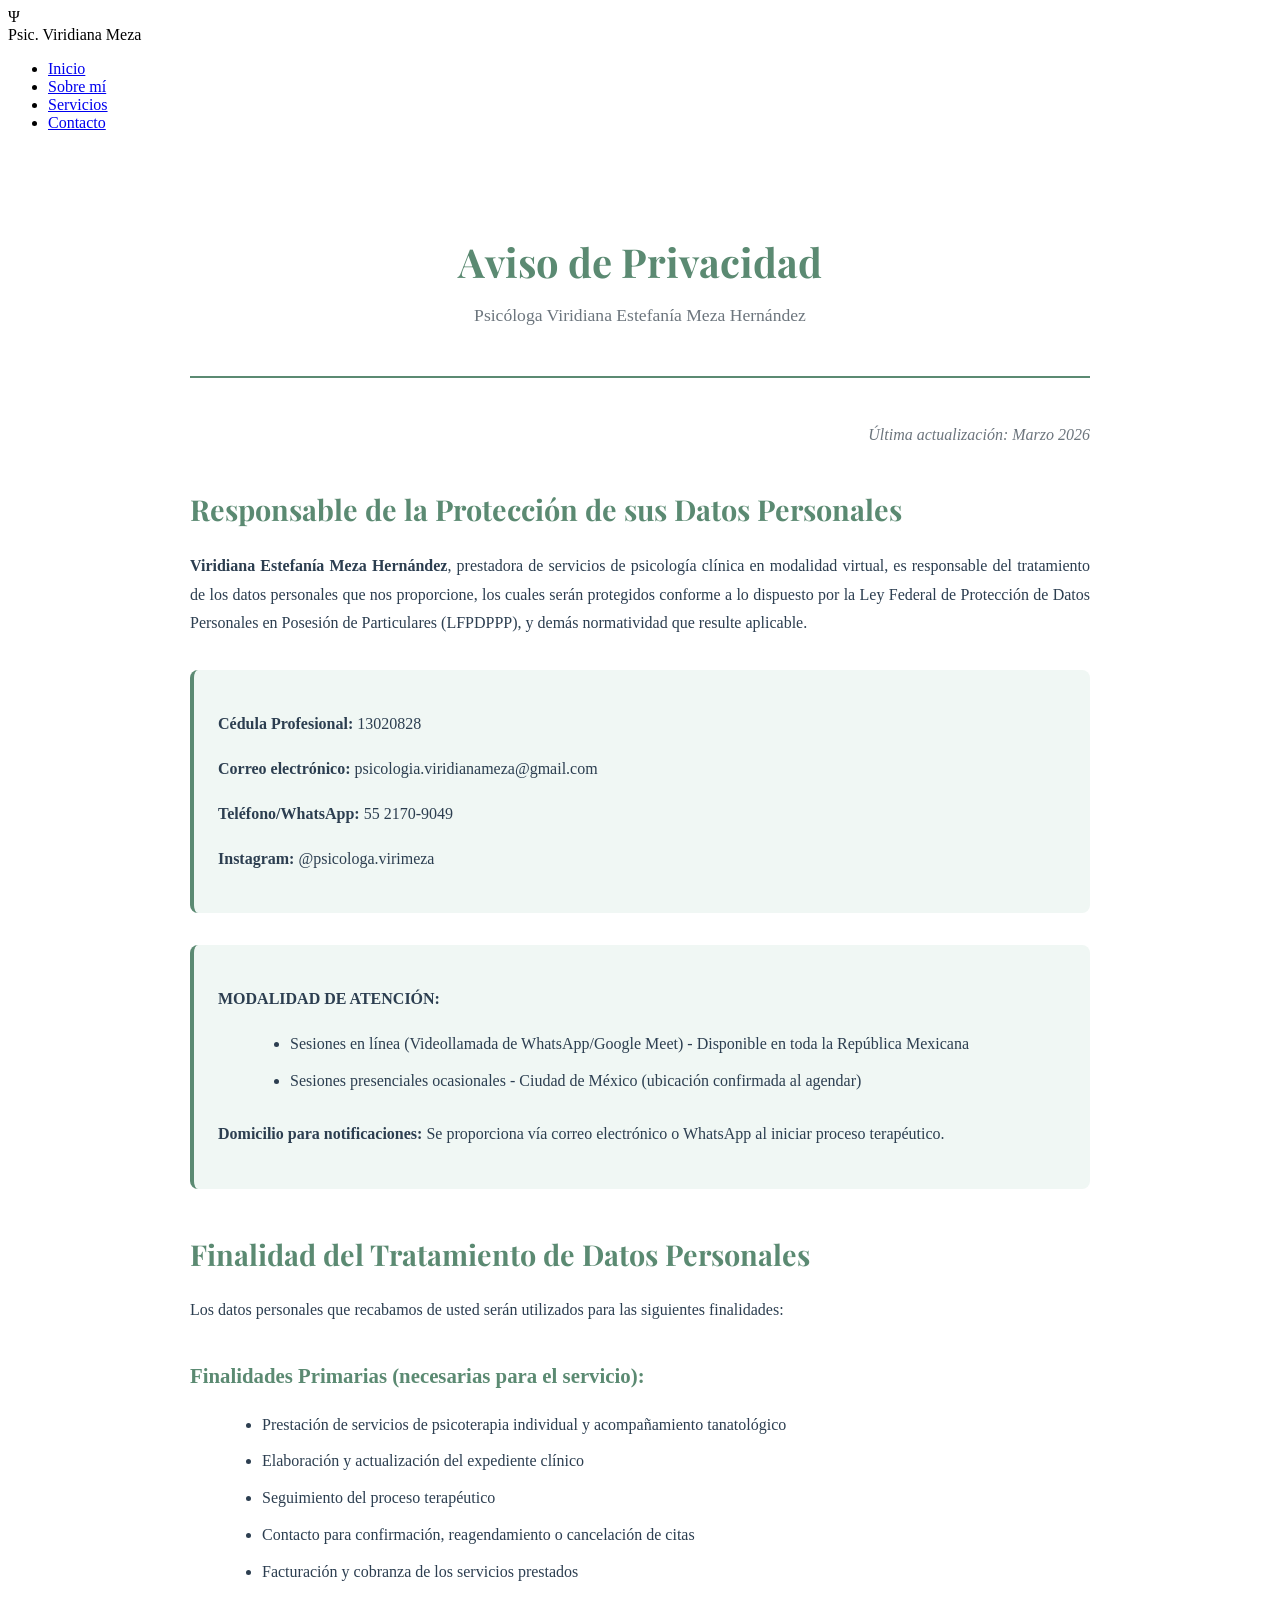
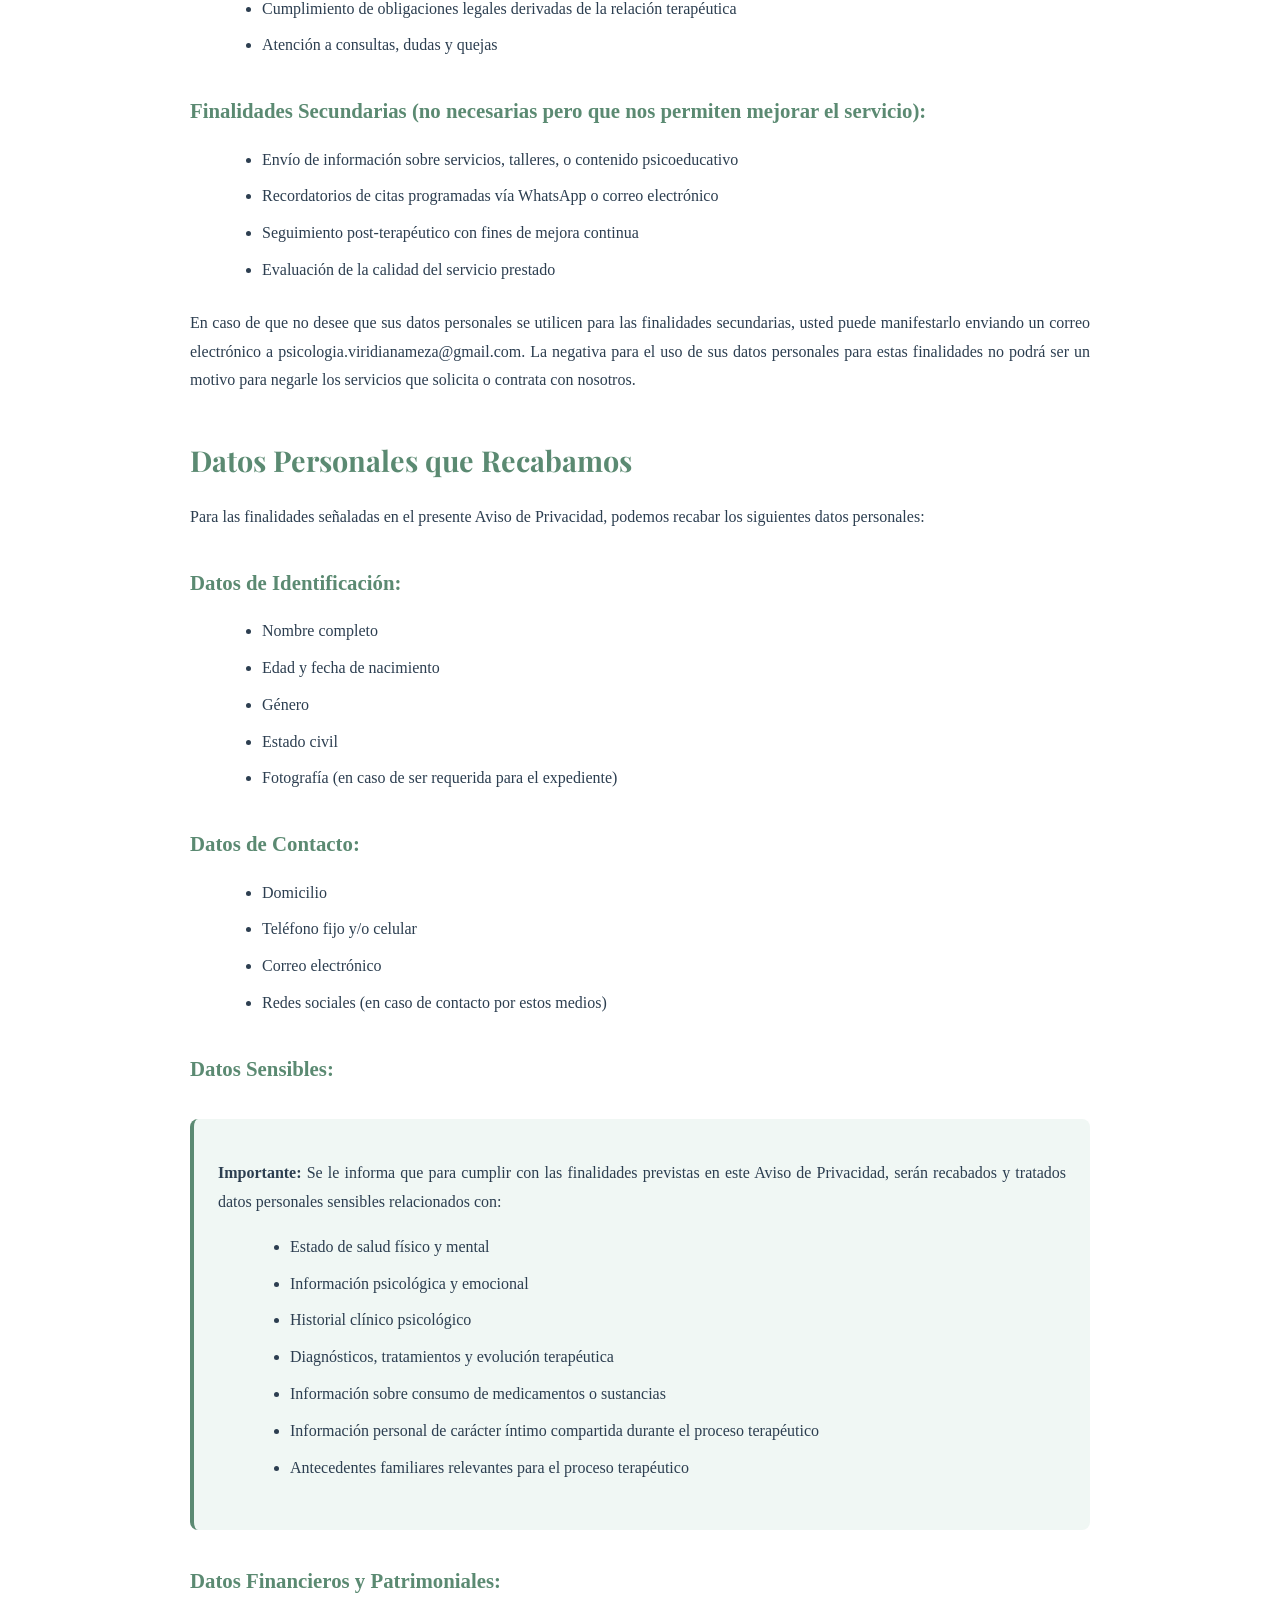
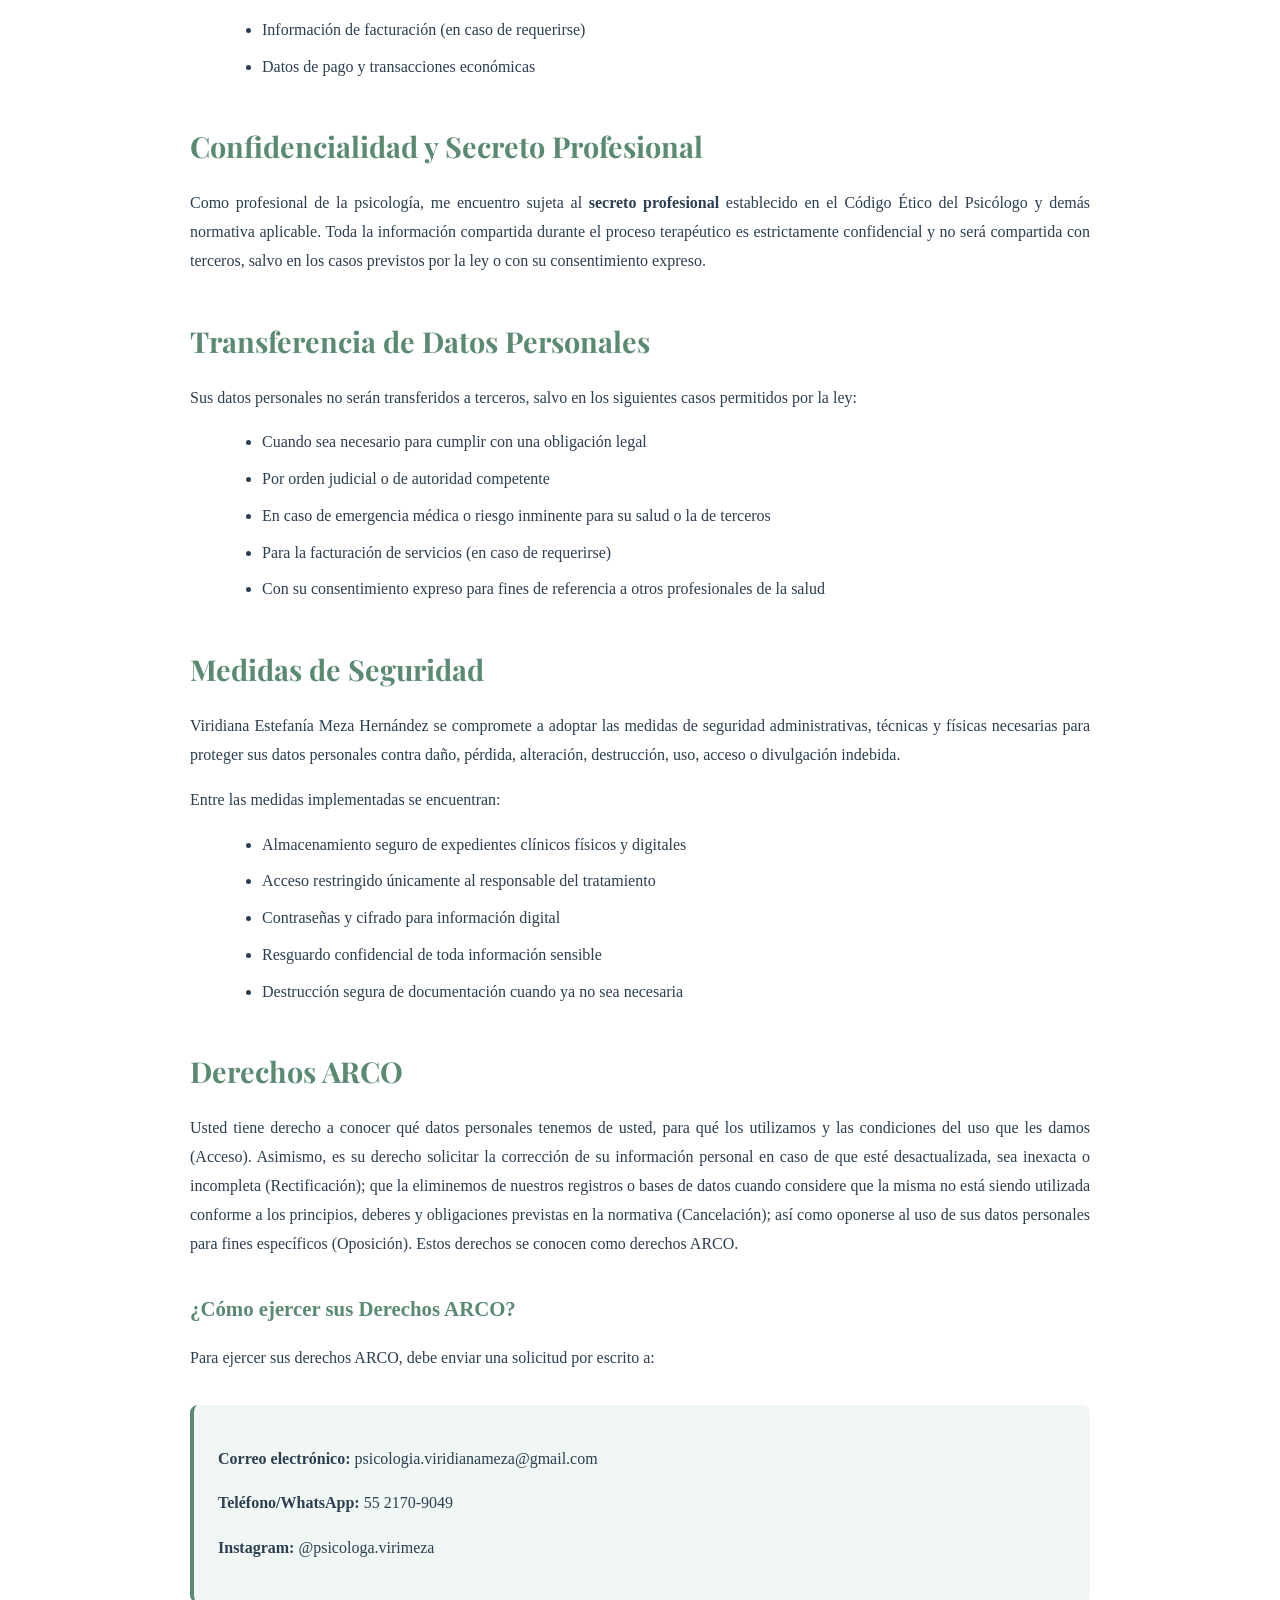
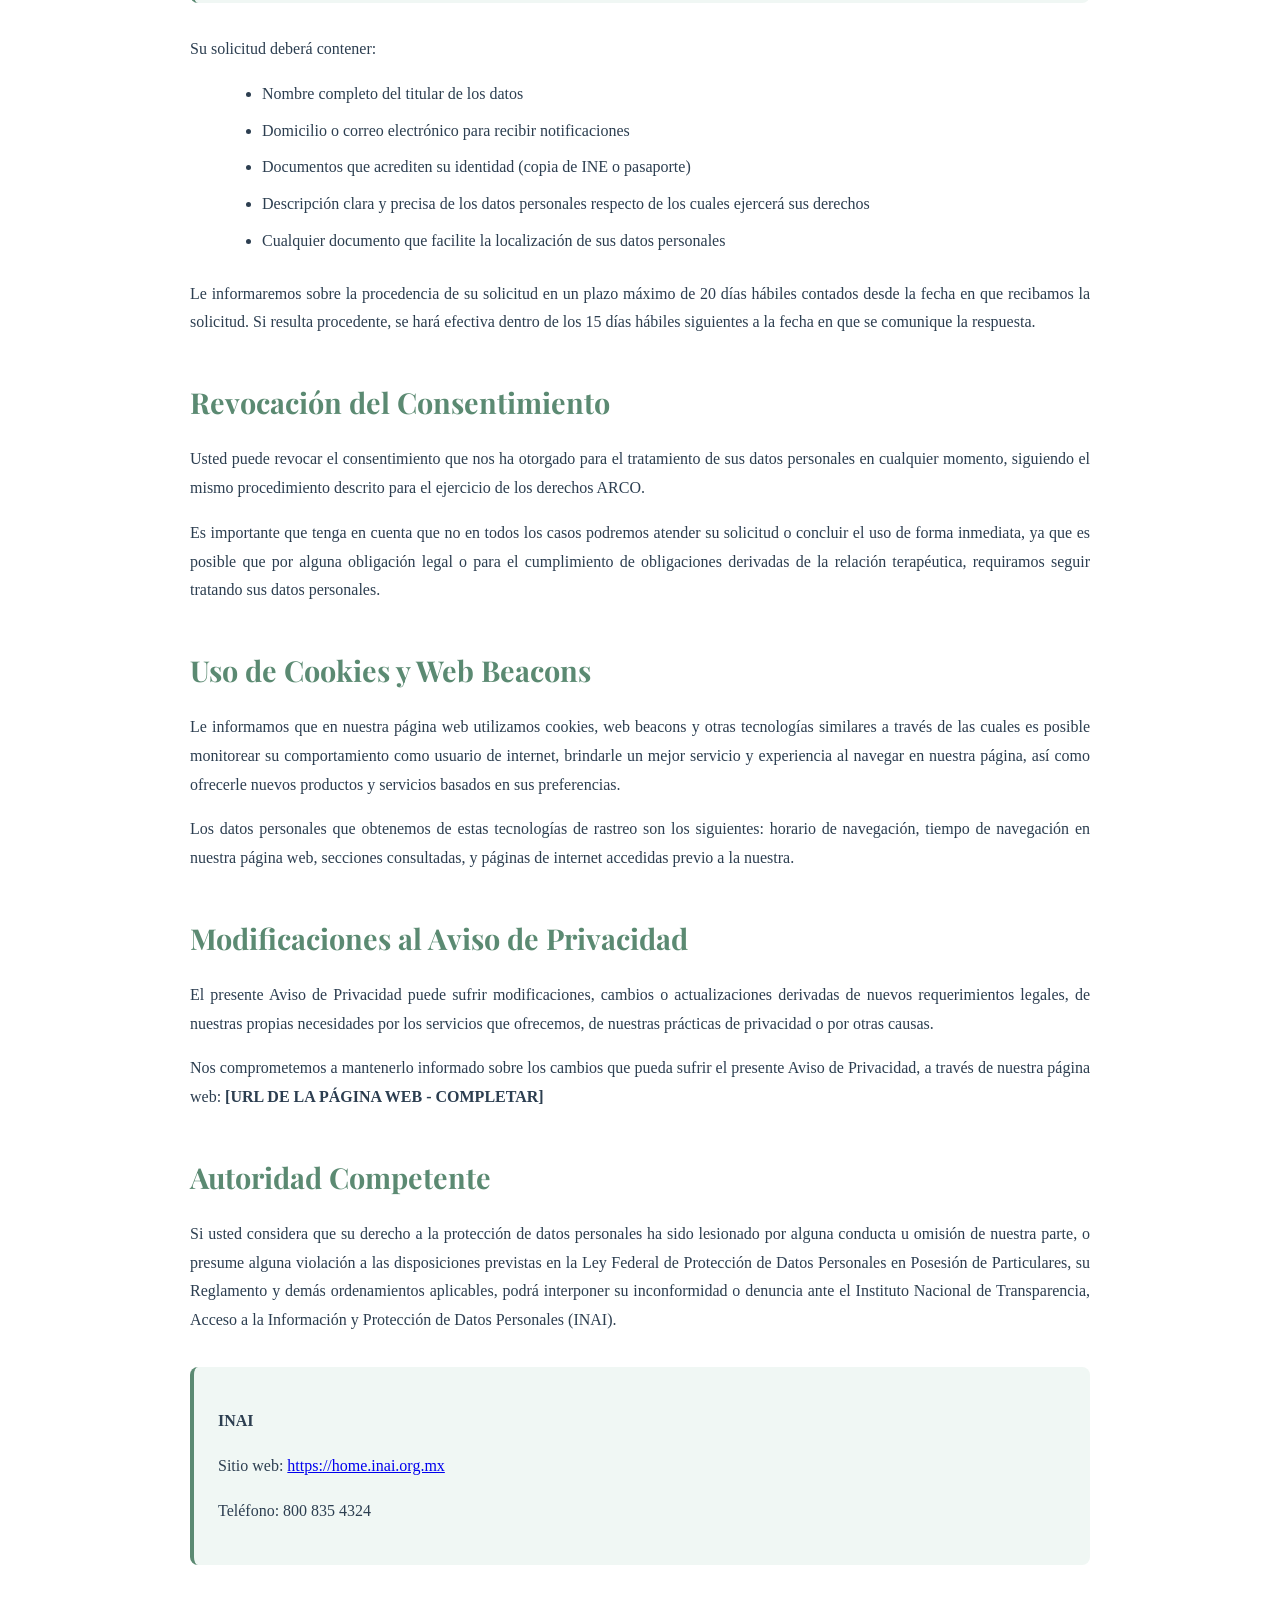
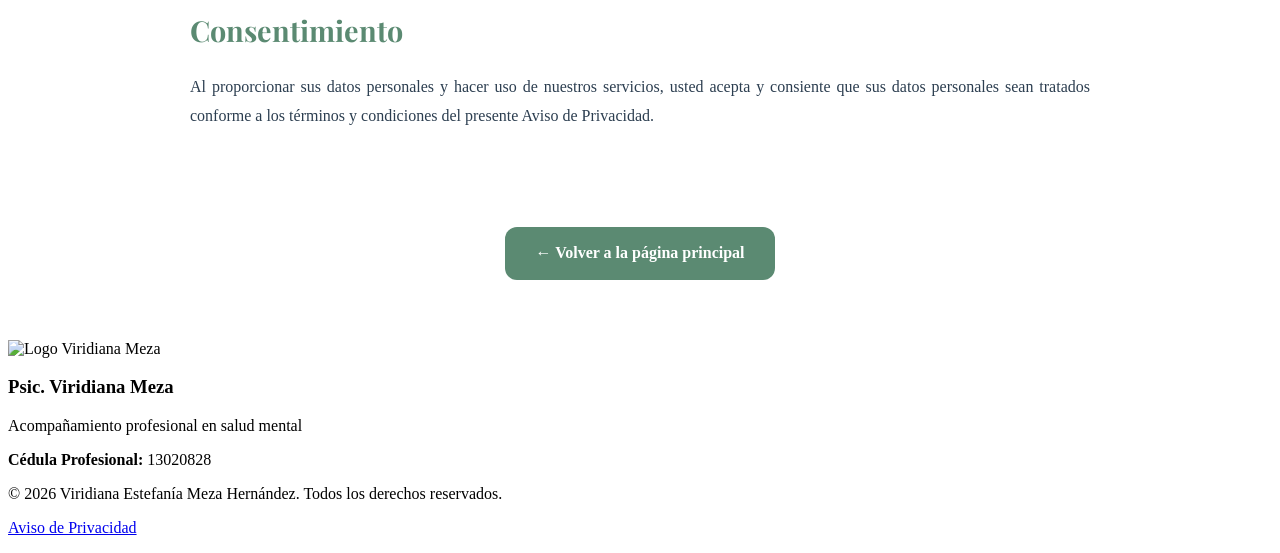
==== aviso-privacidad.html @ 58d3ae0a "Update and rename pagina-psicologa/aviso-privacidad.html to aviso-privacidad.html mover aviso-privac" ====
<!doctype html>
<html lang="es">
  <head>
    <meta charset="UTF-8" />
    <meta name="viewport" content="width=device-width, initial-scale=1.0" />
    <title>Aviso de Privacidad - Psic. Viridiana Meza</title>
    <link rel="stylesheet" href="css/styles.css" />
    <link rel="preconnect" href="https://fonts.googleapis.com" />
    <link rel="preconnect" href="https://fonts.gstatic.com" crossorigin />
    <link
      href="https://fonts.googleapis.com/css2?family=Poppins:wght@300;400;600;700&family=Playfair+Display:wght@600;700&display=swap"
      rel="stylesheet"
    />
    <style>
      .aviso-container {
        max-width: 900px;
        margin: 0 auto;
        padding: 60px 20px;
        background-color: white;
      }

      .aviso-header {
        text-align: center;
        margin-bottom: 3rem;
        padding-bottom: 2rem;
        border-bottom: 2px solid #5b8a72;
      }

      .aviso-header h1 {
        font-family: "Playfair Display", serif;
        color: #5b8a72;
        font-size: 2.5rem;
        margin-bottom: 1rem;
      }

      .aviso-header p {
        color: #6c757d;
        font-size: 1.1rem;
      }

      .aviso-content {
        line-height: 1.8;
        color: #2c3e50;
      }

      .aviso-content h2 {
        font-family: "Playfair Display", serif;
        color: #5b8a72;
        font-size: 1.8rem;
        margin-top: 2.5rem;
        margin-bottom: 1rem;
      }

      .aviso-content h3 {
        color: #5b8a72;
        font-size: 1.3rem;
        margin-top: 2rem;
        margin-bottom: 0.8rem;
      }

      .aviso-content p {
        margin-bottom: 1rem;
        text-align: justify;
      }

      .aviso-content ul {
        margin-bottom: 1.5rem;
        margin-left: 2rem;
      }

      .aviso-content li {
        margin-bottom: 0.5rem;
      }

      .highlight-box {
        background-color: #f0f7f4;
        padding: 1.5rem;
        border-left: 4px solid #5b8a72;
        border-radius: 8px;
        margin: 2rem 0;
      }

      .btn-volver {
        display: inline-block;
        background-color: #5b8a72;
        color: white;
        padding: 12px 30px;
        border-radius: 12px;
        text-decoration: none;
        font-weight: 600;
        margin-top: 3rem;
        transition: all 0.3s ease;
      }

      .btn-volver:hover {
        background-color: #4a7260;
        transform: translateY(-2px);
      }

      .fecha-actualizacion {
        text-align: right;
        color: #6c757d;
        font-style: italic;
        margin-bottom: 2rem;
      }
    </style>
  </head>
  <body>
    <!-- Navegación -->
    <nav class="navbar">
      <div class="container">
        <div class="nav-brand">
          <div class="logo-psi">Ψ</div>
          <span>Psic. Viridiana Meza</span>
        </div>
        <ul class="nav-menu">
          <li><a href="index.html#inicio">Inicio</a></li>
          <li><a href="index.html#sobre-mi">Sobre mí</a></li>
          <li><a href="index.html#servicios">Servicios</a></li>
          <li><a href="index.html#contacto">Contacto</a></li>
        </ul>
      </div>
    </nav>

    <div class="aviso-container">
      <div class="aviso-header">
        <h1>Aviso de Privacidad</h1>
        <p>Psicóloga Viridiana Estefanía Meza Hernández</p>
      </div>

      <p class="fecha-actualizacion">Última actualización: Marzo 2026</p>

      <div class="aviso-content">
        <h2>Responsable de la Protección de sus Datos Personales</h2>
        <p>
          <strong>Viridiana Estefanía Meza Hernández</strong>, prestadora de
          servicios de psicología clínica en modalidad virtual, es responsable
          del tratamiento de los datos personales que nos proporcione, los
          cuales serán protegidos conforme a lo dispuesto por la Ley Federal de
          Protección de Datos Personales en Posesión de Particulares (LFPDPPP),
          y demás normatividad que resulte aplicable.
        </p>

        <div class="highlight-box">
          <p><strong>Cédula Profesional:</strong> 13020828</p>
          <p>
            <strong>Correo electrónico:</strong>
            psicologia.viridianameza@gmail.com
          </p>
          <p><strong>Teléfono/WhatsApp:</strong> 55 2170-9049</p>
          <p><strong>Instagram:</strong> @psicologa.virimeza</p>
        </div>

        <div class="highlight-box">
          <p><strong>MODALIDAD DE ATENCIÓN:</strong></p>
          <ul>
            <li>
              Sesiones en línea (Videollamada de WhatsApp/Google Meet) -
              Disponible en toda la República Mexicana
            </li>
            <li>
              Sesiones presenciales ocasionales - Ciudad de México (ubicación
              confirmada al agendar)
            </li>
          </ul>
          <p>
            <strong>Domicilio para notificaciones:</strong> Se proporciona vía
            correo electrónico o WhatsApp al iniciar proceso terapéutico.
          </p>
        </div>

        <h2>Finalidad del Tratamiento de Datos Personales</h2>
        <p>
          Los datos personales que recabamos de usted serán utilizados para las
          siguientes finalidades:
        </p>

        <h3>Finalidades Primarias (necesarias para el servicio):</h3>
        <ul>
          <li>
            Prestación de servicios de psicoterapia individual y acompañamiento
            tanatológico
          </li>
          <li>Elaboración y actualización del expediente clínico</li>
          <li>Seguimiento del proceso terapéutico</li>
          <li>
            Contacto para confirmación, reagendamiento o cancelación de citas
          </li>
          <li>Facturación y cobranza de los servicios prestados</li>
          <li>
            Cumplimiento de obligaciones legales derivadas de la relación
            terapéutica
          </li>
          <li>Atención a consultas, dudas y quejas</li>
        </ul>

        <h3>
          Finalidades Secundarias (no necesarias pero que nos permiten mejorar
          el servicio):
        </h3>
        <ul>
          <li>
            Envío de información sobre servicios, talleres, o contenido
            psicoeducativo
          </li>
          <li>
            Recordatorios de citas programadas vía WhatsApp o correo electrónico
          </li>
          <li>Seguimiento post-terapéutico con fines de mejora continua</li>
          <li>Evaluación de la calidad del servicio prestado</li>
        </ul>

        <p>
          En caso de que no desee que sus datos personales se utilicen para las
          finalidades secundarias, usted puede manifestarlo enviando un correo
          electrónico a psicologia.viridianameza@gmail.com. La negativa para el
          uso de sus datos personales para estas finalidades no podrá ser un
          motivo para negarle los servicios que solicita o contrata con
          nosotros.
        </p>

        <h2>Datos Personales que Recabamos</h2>
        <p>
          Para las finalidades señaladas en el presente Aviso de Privacidad,
          podemos recabar los siguientes datos personales:
        </p>

        <h3>Datos de Identificación:</h3>
        <ul>
          <li>Nombre completo</li>
          <li>Edad y fecha de nacimiento</li>
          <li>Género</li>
          <li>Estado civil</li>
          <li>Fotografía (en caso de ser requerida para el expediente)</li>
        </ul>

        <h3>Datos de Contacto:</h3>
        <ul>
          <li>Domicilio</li>
          <li>Teléfono fijo y/o celular</li>
          <li>Correo electrónico</li>
          <li>Redes sociales (en caso de contacto por estos medios)</li>
        </ul>

        <h3>Datos Sensibles:</h3>
        <div class="highlight-box">
          <p>
            <strong>Importante:</strong> Se le informa que para cumplir con las
            finalidades previstas en este Aviso de Privacidad, serán recabados y
            tratados datos personales sensibles relacionados con:
          </p>
          <ul>
            <li>Estado de salud físico y mental</li>
            <li>Información psicológica y emocional</li>
            <li>Historial clínico psicológico</li>
            <li>Diagnósticos, tratamientos y evolución terapéutica</li>
            <li>Información sobre consumo de medicamentos o sustancias</li>
            <li>
              Información personal de carácter íntimo compartida durante el
              proceso terapéutico
            </li>
            <li>
              Antecedentes familiares relevantes para el proceso terapéutico
            </li>
          </ul>
        </div>

        <h3>Datos Financieros y Patrimoniales:</h3>
        <ul>
          <li>Información de facturación (en caso de requerirse)</li>
          <li>Datos de pago y transacciones económicas</li>
        </ul>

        <h2>Confidencialidad y Secreto Profesional</h2>
        <p>
          Como profesional de la psicología, me encuentro sujeta al
          <strong>secreto profesional</strong> establecido en el Código Ético
          del Psicólogo y demás normativa aplicable. Toda la información
          compartida durante el proceso terapéutico es estrictamente
          confidencial y no será compartida con terceros, salvo en los casos
          previstos por la ley o con su consentimiento expreso.
        </p>

        <h2>Transferencia de Datos Personales</h2>
        <p>
          Sus datos personales no serán transferidos a terceros, salvo en los
          siguientes casos permitidos por la ley:
        </p>
        <ul>
          <li>Cuando sea necesario para cumplir con una obligación legal</li>
          <li>Por orden judicial o de autoridad competente</li>
          <li>
            En caso de emergencia médica o riesgo inminente para su salud o la
            de terceros
          </li>
          <li>Para la facturación de servicios (en caso de requerirse)</li>
          <li>
            Con su consentimiento expreso para fines de referencia a otros
            profesionales de la salud
          </li>
        </ul>

        <h2>Medidas de Seguridad</h2>
        <p>
          Viridiana Estefanía Meza Hernández se compromete a adoptar las medidas
          de seguridad administrativas, técnicas y físicas necesarias para
          proteger sus datos personales contra daño, pérdida, alteración,
          destrucción, uso, acceso o divulgación indebida.
        </p>
        <p>Entre las medidas implementadas se encuentran:</p>
        <ul>
          <li>
            Almacenamiento seguro de expedientes clínicos físicos y digitales
          </li>
          <li>Acceso restringido únicamente al responsable del tratamiento</li>
          <li>Contraseñas y cifrado para información digital</li>
          <li>Resguardo confidencial de toda información sensible</li>
          <li>
            Destrucción segura de documentación cuando ya no sea necesaria
          </li>
        </ul>

        <h2>Derechos ARCO</h2>
        <p>
          Usted tiene derecho a conocer qué datos personales tenemos de usted,
          para qué los utilizamos y las condiciones del uso que les damos
          (Acceso). Asimismo, es su derecho solicitar la corrección de su
          información personal en caso de que esté desactualizada, sea inexacta
          o incompleta (Rectificación); que la eliminemos de nuestros registros
          o bases de datos cuando considere que la misma no está siendo
          utilizada conforme a los principios, deberes y obligaciones previstas
          en la normativa (Cancelación); así como oponerse al uso de sus datos
          personales para fines específicos (Oposición). Estos derechos se
          conocen como derechos ARCO.
        </p>

        <h3>¿Cómo ejercer sus Derechos ARCO?</h3>
        <p>
          Para ejercer sus derechos ARCO, debe enviar una solicitud por escrito
          a:
        </p>
        <div class="highlight-box">
          <p>
            <strong>Correo electrónico:</strong>
            psicologia.viridianameza@gmail.com
          </p>
          <p><strong>Teléfono/WhatsApp:</strong> 55 2170-9049</p>
          <p><strong>Instagram:</strong> @psicologa.virimeza</p>
        </div>

        <p>Su solicitud deberá contener:</p>
        <ul>
          <li>Nombre completo del titular de los datos</li>
          <li>Domicilio o correo electrónico para recibir notificaciones</li>
          <li>
            Documentos que acrediten su identidad (copia de INE o pasaporte)
          </li>
          <li>
            Descripción clara y precisa de los datos personales respecto de los
            cuales ejercerá sus derechos
          </li>
          <li>
            Cualquier documento que facilite la localización de sus datos
            personales
          </li>
        </ul>

        <p>
          Le informaremos sobre la procedencia de su solicitud en un plazo
          máximo de 20 días hábiles contados desde la fecha en que recibamos la
          solicitud. Si resulta procedente, se hará efectiva dentro de los 15
          días hábiles siguientes a la fecha en que se comunique la respuesta.
        </p>

        <h2>Revocación del Consentimiento</h2>
        <p>
          Usted puede revocar el consentimiento que nos ha otorgado para el
          tratamiento de sus datos personales en cualquier momento, siguiendo el
          mismo procedimiento descrito para el ejercicio de los derechos ARCO.
        </p>
        <p>
          Es importante que tenga en cuenta que no en todos los casos podremos
          atender su solicitud o concluir el uso de forma inmediata, ya que es
          posible que por alguna obligación legal o para el cumplimiento de
          obligaciones derivadas de la relación terapéutica, requiramos seguir
          tratando sus datos personales.
        </p>

        <h2>Uso de Cookies y Web Beacons</h2>
        <p>
          Le informamos que en nuestra página web utilizamos cookies, web
          beacons y otras tecnologías similares a través de las cuales es
          posible monitorear su comportamiento como usuario de internet,
          brindarle un mejor servicio y experiencia al navegar en nuestra
          página, así como ofrecerle nuevos productos y servicios basados en sus
          preferencias.
        </p>
        <p>
          Los datos personales que obtenemos de estas tecnologías de rastreo son
          los siguientes: horario de navegación, tiempo de navegación en nuestra
          página web, secciones consultadas, y páginas de internet accedidas
          previo a la nuestra.
        </p>

        <h2>Modificaciones al Aviso de Privacidad</h2>
        <p>
          El presente Aviso de Privacidad puede sufrir modificaciones, cambios o
          actualizaciones derivadas de nuevos requerimientos legales, de
          nuestras propias necesidades por los servicios que ofrecemos, de
          nuestras prácticas de privacidad o por otras causas.
        </p>
        <p>
          Nos comprometemos a mantenerlo informado sobre los cambios que pueda
          sufrir el presente Aviso de Privacidad, a través de nuestra página
          web: <strong>[URL DE LA PÁGINA WEB - COMPLETAR]</strong>
        </p>

        <h2>Autoridad Competente</h2>
        <p>
          Si usted considera que su derecho a la protección de datos personales
          ha sido lesionado por alguna conducta u omisión de nuestra parte, o
          presume alguna violación a las disposiciones previstas en la Ley
          Federal de Protección de Datos Personales en Posesión de Particulares,
          su Reglamento y demás ordenamientos aplicables, podrá interponer su
          inconformidad o denuncia ante el Instituto Nacional de Transparencia,
          Acceso a la Información y Protección de Datos Personales (INAI).
        </p>
        <div class="highlight-box">
          <p><strong>INAI</strong></p>
          <p>
            Sitio web:
            <a href="https://home.inai.org.mx" target="_blank"
              >https://home.inai.org.mx</a
            >
          </p>
          <p>Teléfono: 800 835 4324</p>
        </div>

        <h2>Consentimiento</h2>
        <p>
          Al proporcionar sus datos personales y hacer uso de nuestros
          servicios, usted acepta y consiente que sus datos personales sean
          tratados conforme a los términos y condiciones del presente Aviso de
          Privacidad.
        </p>

        <div style="text-align: center; margin-top: 3rem">
          <a href="index.html" class="btn-volver"
            >← Volver a la página principal</a
          >
        </div>
      </div>
    </div>

    <!-- Footer -->
    <footer class="footer">
      <div class="container">
        <div class="footer-contenido">
          <div class="footer-info">
            <div class="footer-branding">
              <img
                src="images/logo-oficial.png"
                alt="Logo Viridiana Meza"
                class="footer-logo"
              />
              <div class="footer-texto">
                <h3>Psic. Viridiana Meza</h3>
                <p>Acompañamiento profesional en salud mental</p>
                <p><strong>Cédula Profesional:</strong> 13020828</p>
              </div>
            </div>
          </div>
          <div class="footer-legal">
            <p>
              &copy; 2026 Viridiana Estefanía Meza Hernández. Todos los derechos
              reservados.
            </p>
            <p><a href="aviso-privacidad.html">Aviso de Privacidad</a></p>
          </div>
        </div>
      </div>
    </footer>
  </body>
</html>
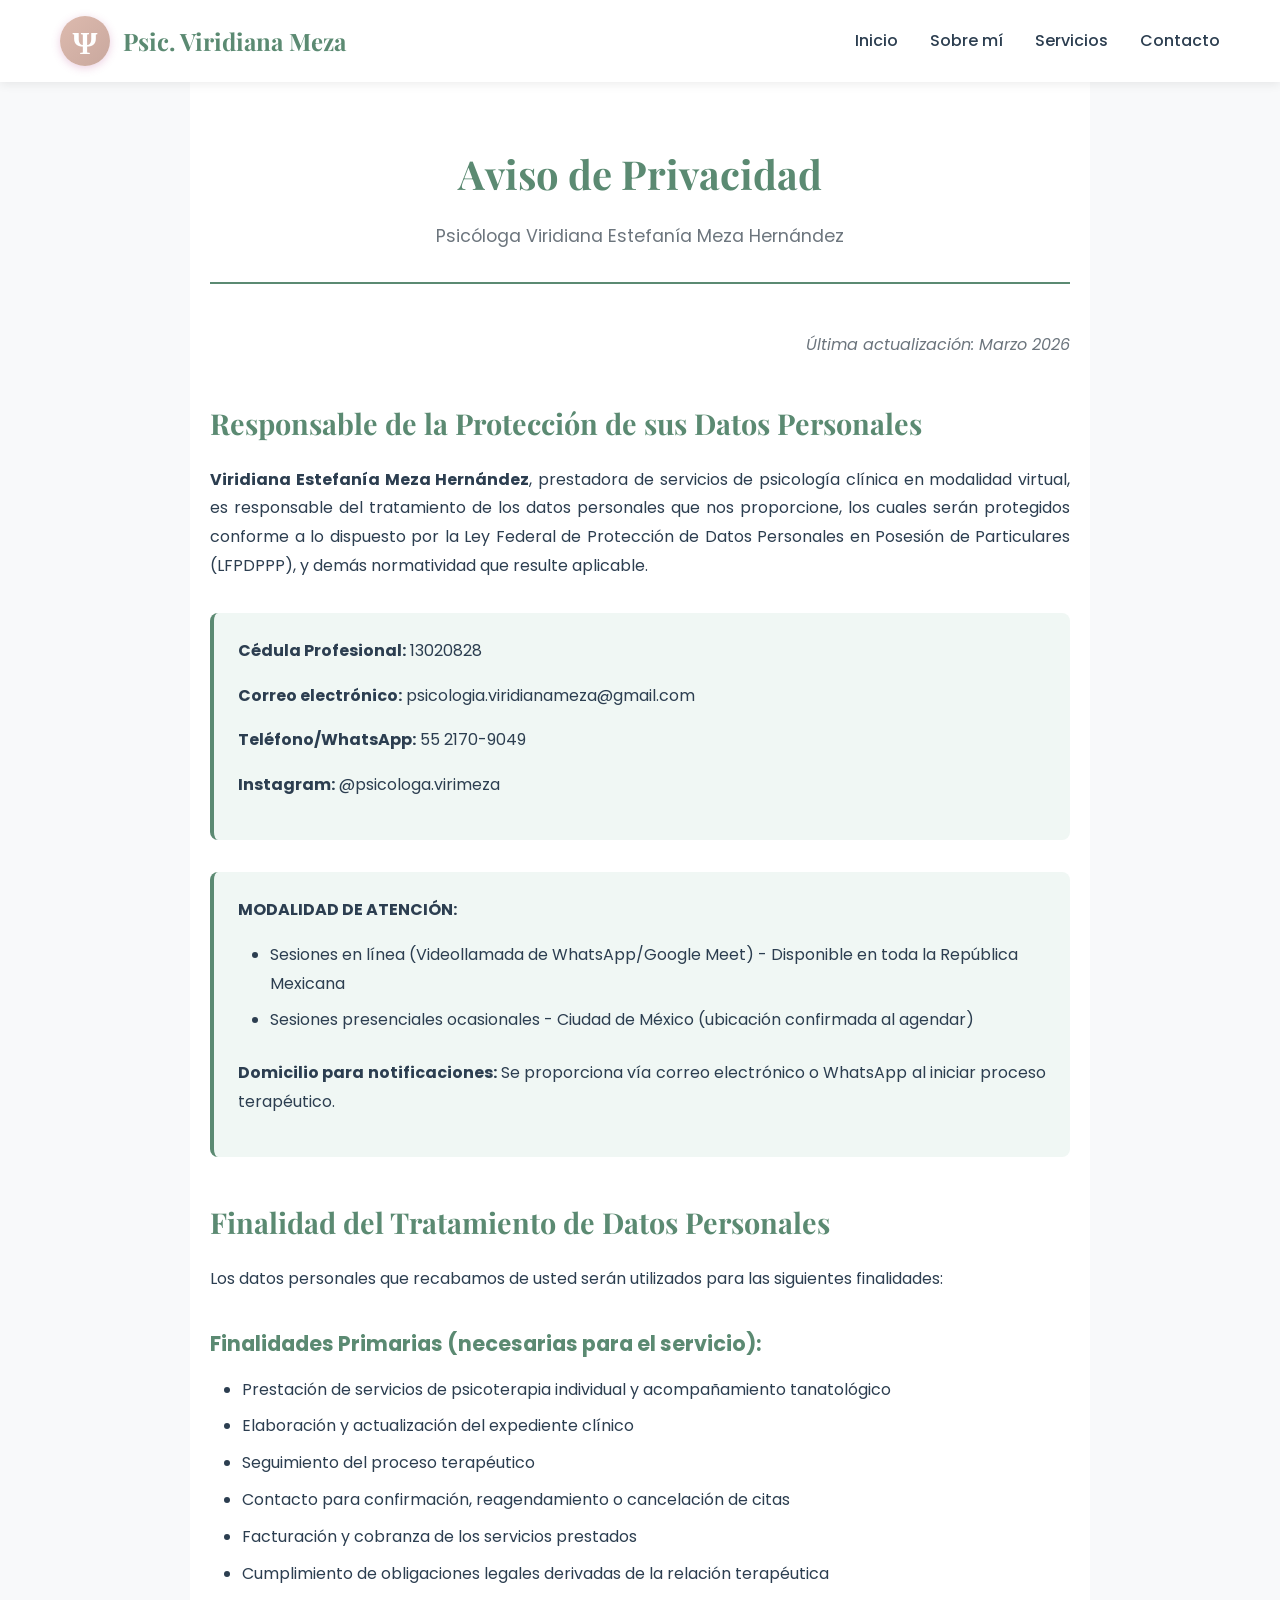
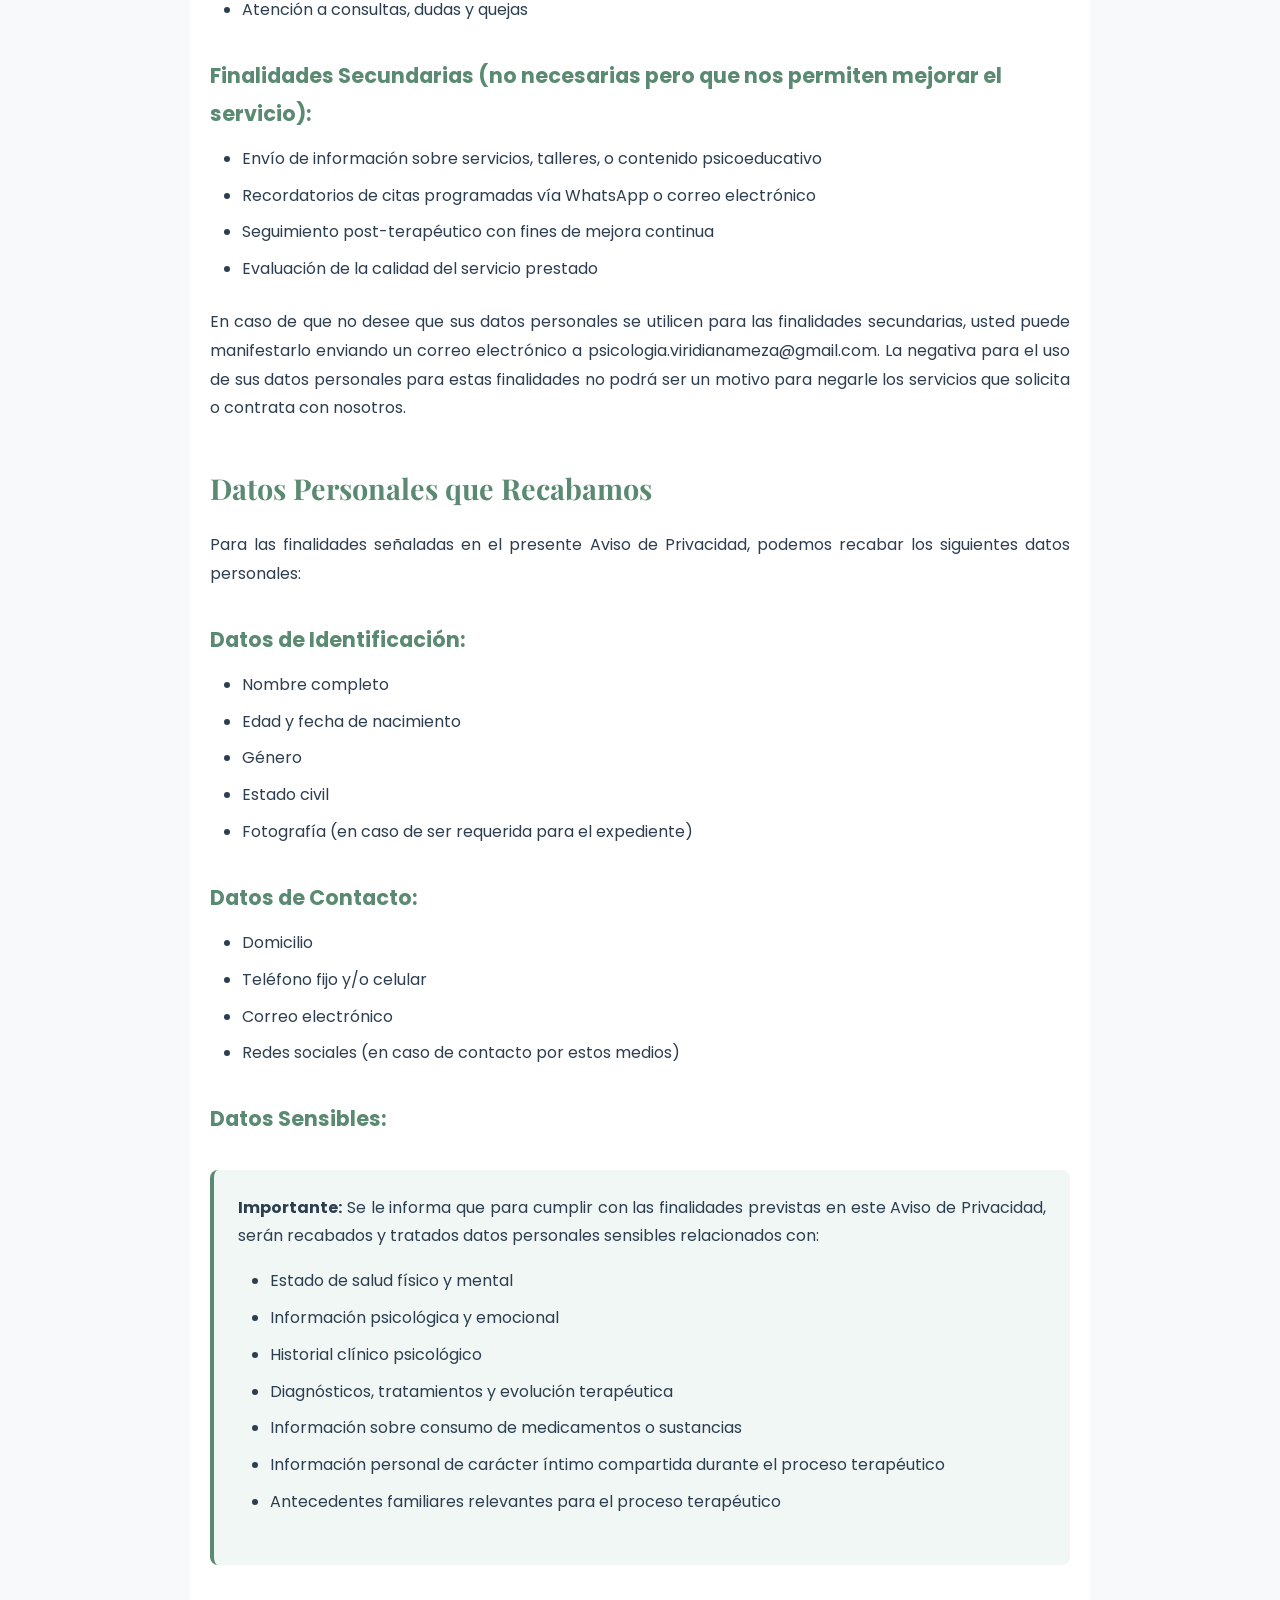
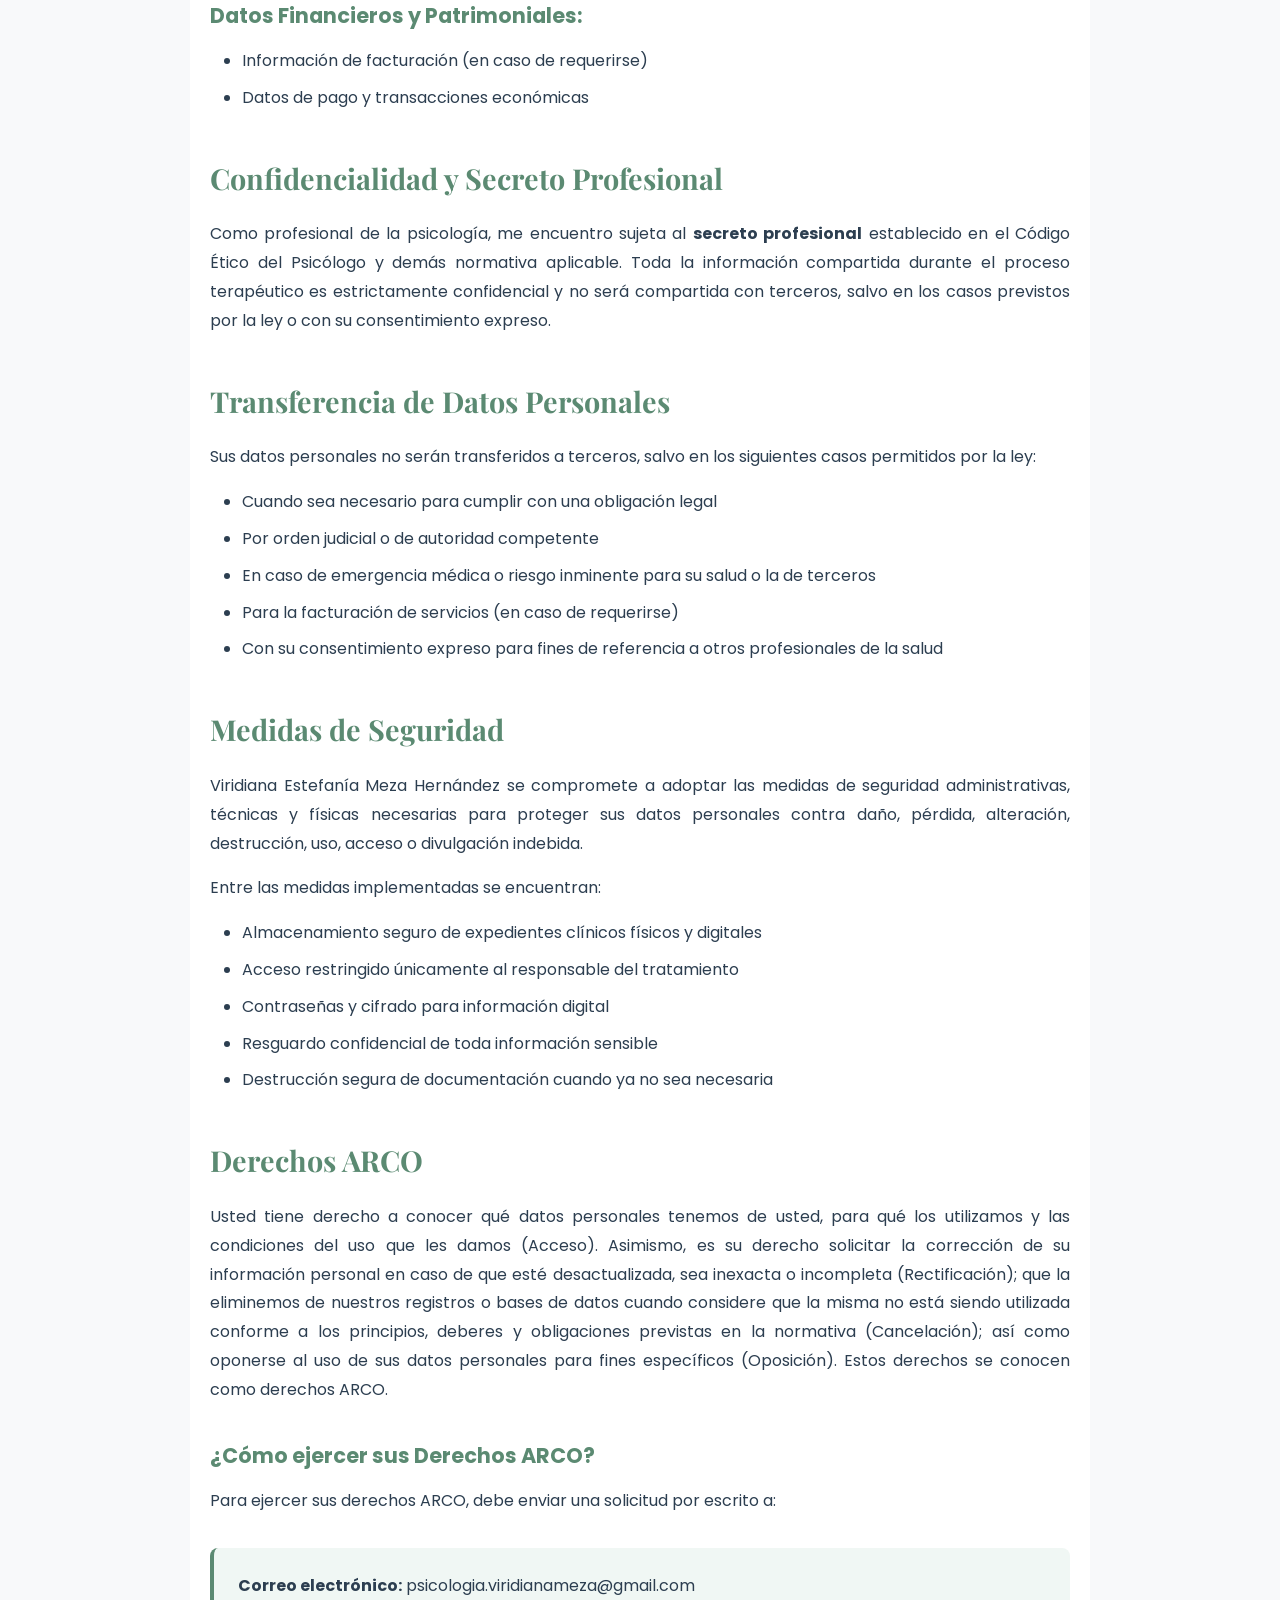
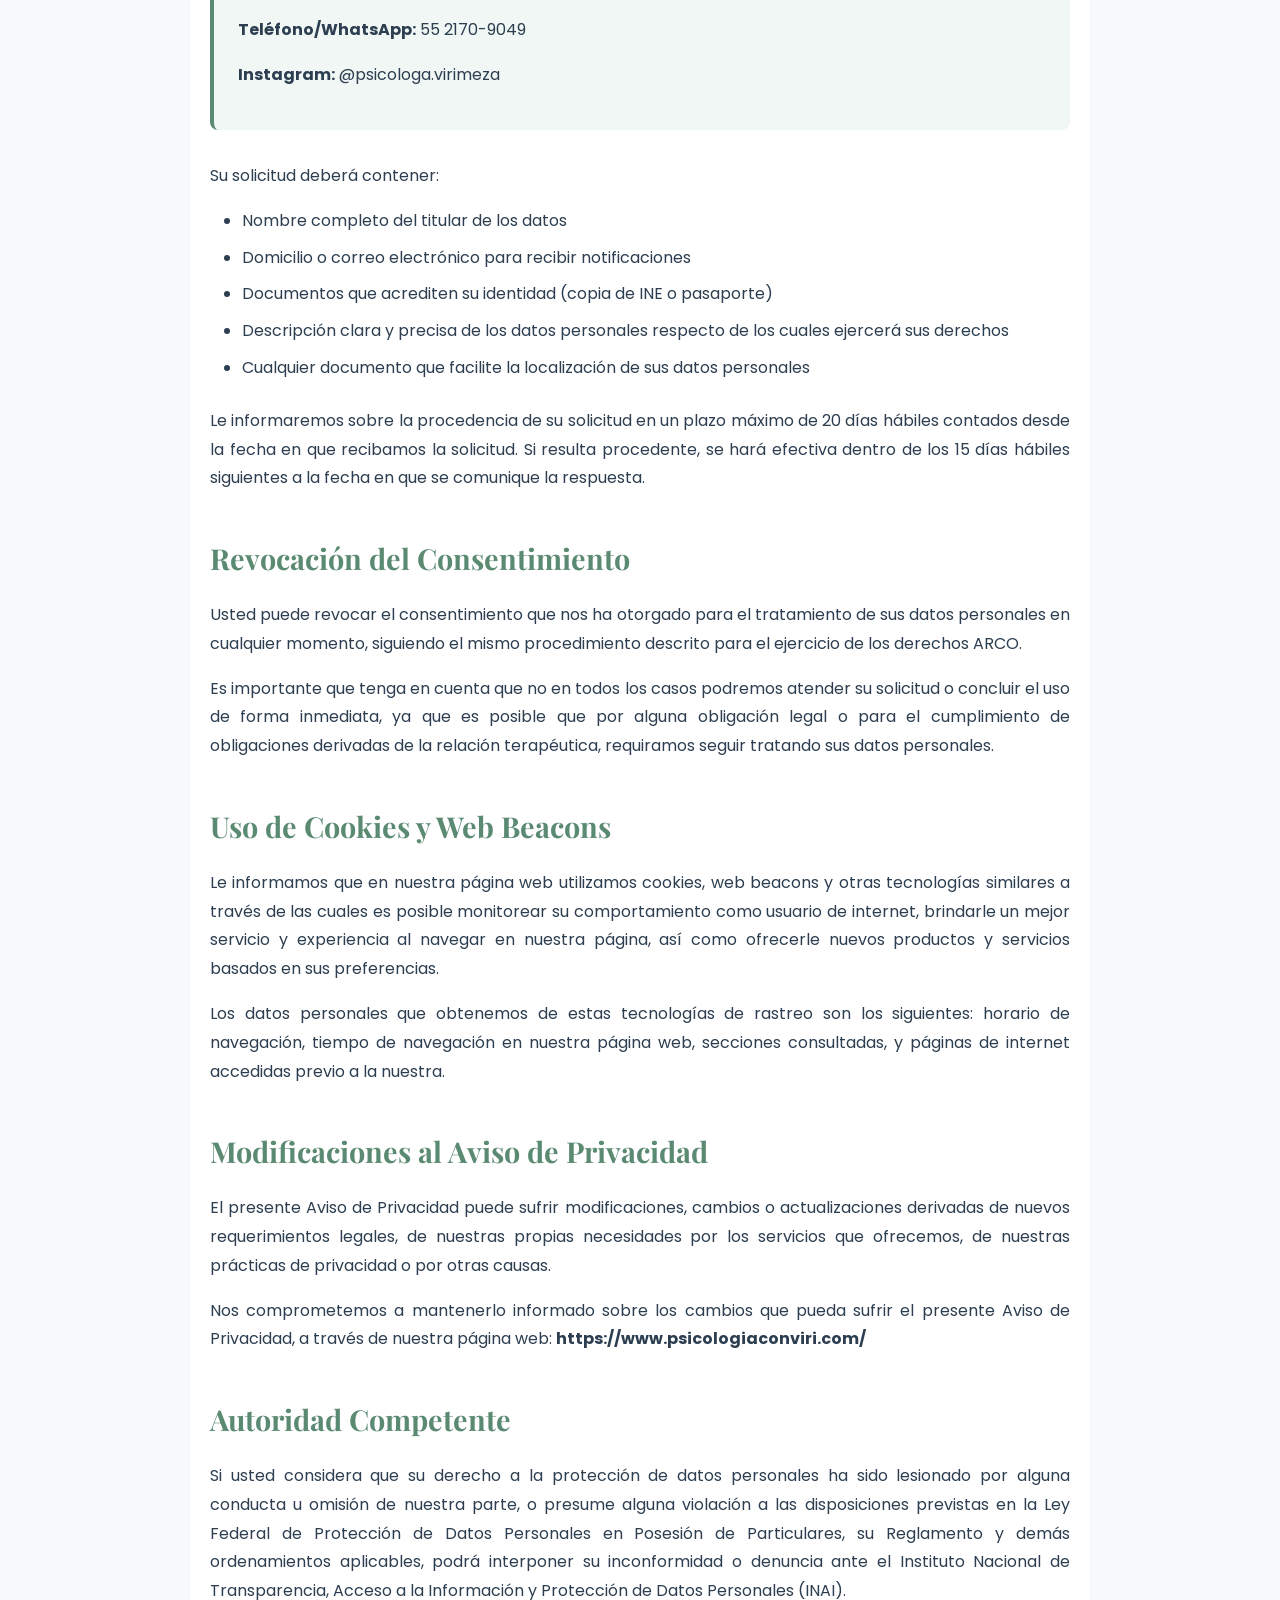
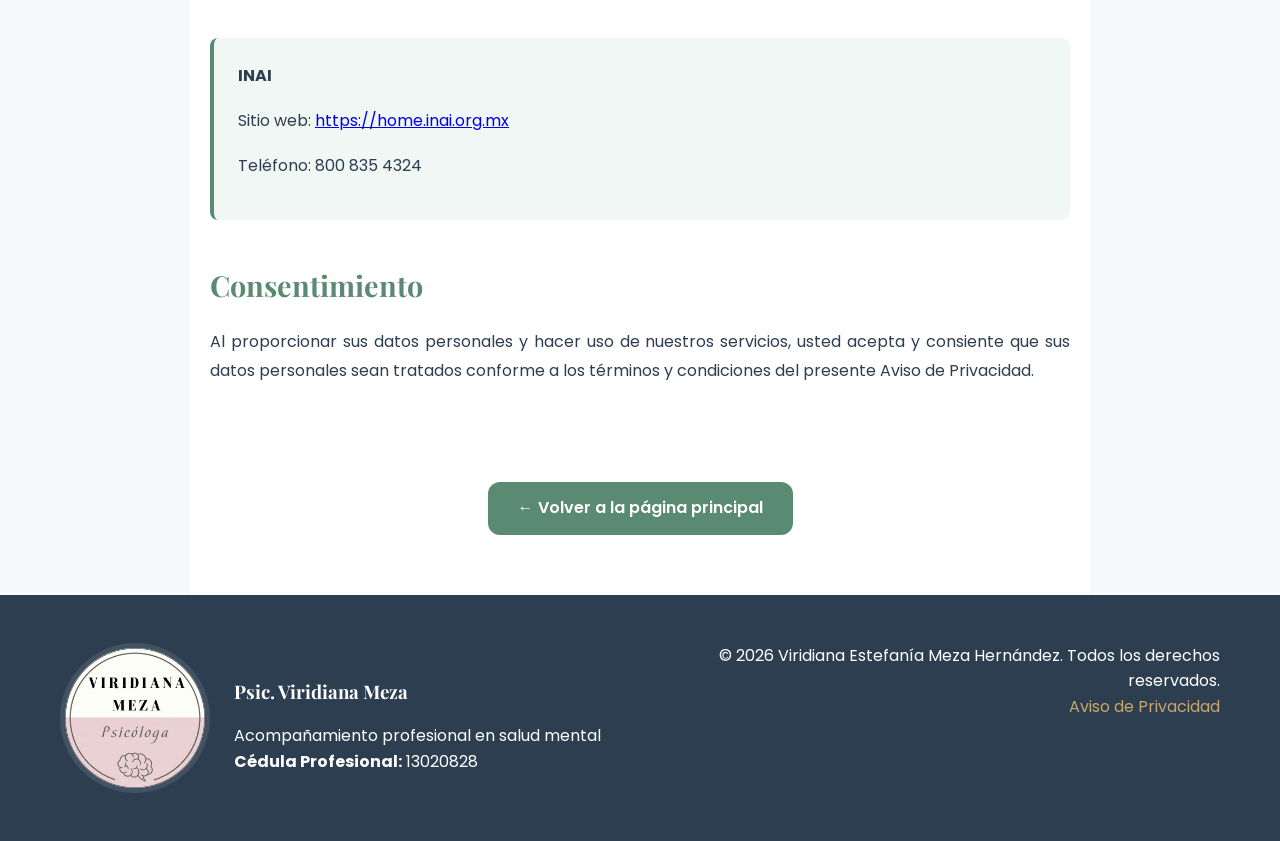
==== commit 752c1f66: "Restore aviso-privacidad.html with complete content edit URL de la página" ====
--- a/aviso-privacidad.html
+++ b/aviso-privacidad.html
@@ -412,7 +412,7 @@
         <p>
           Nos comprometemos a mantenerlo informado sobre los cambios que pueda
           sufrir el presente Aviso de Privacidad, a través de nuestra página
-          web: <strong>[URL DE LA PÁGINA WEB - COMPLETAR]</strong>
+          web: <strong> https://www.psicologiaconviri.com/ </strong>
         </p>
 
         <h2>Autoridad Competente</h2>
--- a/css/styles.css
+++ b/css/styles.css
@@ -0,0 +1,887 @@
+/* Reset y variables */
+* {
+  margin: 0;
+  padding: 0;
+  box-sizing: border-box;
+}
+
+:root {
+  /* Colores principales - Paleta cálida y profesional */
+  --color-primario: #5b8a72; /* Verde sage calmante */
+  --color-secundario: #8b7355; /* Marrón cálido */
+  --color-acento: #c9a66b; /* Dorado suave */
+  --color-texto: #2c3e50; /* Gris oscuro para texto */
+  --color-texto-claro: #6c757d; /* Gris medio */
+  --color-fondo: #f8f9fa; /* Blanco hueso */
+  --color-blanco: #ffffff;
+  --color-hover: #4a7260; /* Verde más oscuro */
+
+  /* Tipografía */
+  --fuente-principal: "Poppins", sans-serif;
+  --fuente-titulos: "Playfair Display", serif;
+
+  /* Espaciado */
+  --espaciado-seccion: 80px;
+  --border-radius: 12px;
+
+  /* Sombras */
+  --sombra-suave: 0 2px 10px rgba(0, 0, 0, 0.08);
+  --sombra-media: 0 4px 20px rgba(0, 0, 0, 0.12);
+}
+
+body {
+  font-family: var(--fuente-principal);
+  color: var(--color-texto);
+  line-height: 1.6;
+  background-color: var(--color-fondo);
+}
+
+.container {
+  max-width: 1200px;
+  margin: 0 auto;
+  padding: 0 20px;
+}
+
+/* Navegación */
+.navbar {
+  background-color: var(--color-blanco);
+  box-shadow: var(--sombra-suave);
+  position: sticky;
+  top: 0;
+  z-index: 1000;
+  padding: 1rem 0;
+}
+
+.navbar .container {
+  display: flex;
+  justify-content: space-between;
+  align-items: center;
+}
+
+.nav-brand {
+  font-family: var(--fuente-titulos);
+  font-size: 1.5rem;
+  font-weight: 700;
+  color: var(--color-primario);
+  display: flex;
+  align-items: center;
+  gap: 0.8rem;
+}
+
+.logo-psi {
+  width: 50px;
+  height: 50px;
+  background: linear-gradient(135deg, #ddbaae, #c9a89e);
+  color: white;
+  border-radius: 50%;
+  display: flex;
+  align-items: center;
+  justify-content: center;
+  font-size: 2rem;
+  font-weight: bold;
+  box-shadow: 0 2px 8px rgba(192, 92, 157, 0.3);
+  transition: transform 0.3s ease;
+}
+
+.logo-psi:hover {
+  transform: rotate(360deg);
+}
+
+.nav-menu {
+  display: flex;
+  list-style: none;
+  gap: 2rem;
+  align-items: center;
+}
+
+.nav-menu a {
+  text-decoration: none;
+  color: var(--color-texto);
+  font-weight: 500;
+  transition: color 0.3s ease;
+}
+
+.nav-menu a:hover {
+  color: var(--color-primario);
+}
+
+.menu-toggle {
+  display: none;
+  flex-direction: column;
+  cursor: pointer;
+  gap: 4px;
+}
+
+.menu-toggle span {
+  width: 25px;
+  height: 3px;
+  background-color: var(--color-primario);
+  border-radius: 2px;
+}
+
+/* Botones */
+.btn-primary {
+  background-color: var(--color-primario);
+  color: var(--color-blanco);
+  padding: 12px 30px;
+  border-radius: var(--border-radius);
+  text-decoration: none;
+  font-weight: 600;
+  transition: all 0.3s ease;
+  display: inline-block;
+  border: none;
+  cursor: pointer;
+}
+
+.btn-primary:hover {
+  background-color: var(--color-hover);
+  transform: translateY(-2px);
+  box-shadow: var(--sombra-media);
+}
+
+.btn-secondary {
+  background-color: transparent;
+  color: var(--color-primario);
+  padding: 12px 30px;
+  border: 2px solid var(--color-primario);
+  border-radius: var(--border-radius);
+  text-decoration: none;
+  font-weight: 600;
+  transition: all 0.3s ease;
+  display: inline-block;
+}
+
+.btn-secondary:hover {
+  background-color: var(--color-primario);
+  color: var(--color-blanco);
+}
+
+/* Hero Section */
+.hero {
+  padding: var(--espaciado-seccion) 0;
+  background-image:
+    linear-gradient(rgba(255, 255, 255, 0.7), rgba(255, 255, 255, 0.7)),
+    url("../images/consultorio-fondo.jpg");
+  background-size: cover;
+  background-position: center;
+  background-attachment: fixed;
+}
+
+.hero-content {
+  display: grid;
+  grid-template-columns: 1.5fr 1fr;
+  gap: 4rem;
+  align-items: center;
+}
+
+.hero-text h1 {
+  font-family: var(--fuente-titulos);
+  font-size: 3.5rem;
+  color: var(--color-primario);
+  margin-bottom: 1.5rem;
+  line-height: 1.2;
+}
+
+.subtitle {
+  font-size: 1.5rem;
+  color: var(--color-texto-claro);
+  margin-bottom: 2.5rem;
+  font-weight: 300;
+}
+
+.hero-buttons {
+  display: flex;
+  gap: 1.5rem;
+  flex-wrap: wrap;
+}
+
+/* Hacer el botón principal más grande y destacado */
+.hero-buttons .btn-primary {
+  padding: 16px 40px;
+  font-size: 1.1rem;
+  font-weight: 700;
+  box-shadow: 0 4px 15px rgba(91, 138, 114, 0.3);
+}
+
+.hero-buttons .btn-primary:hover {
+  box-shadow: 0 6px 20px rgba(91, 138, 114, 0.4);
+  transform: translateY(-3px);
+}
+
+.hero-buttons .btn-secondary {
+  padding: 16px 40px;
+  font-size: 1.1rem;
+}
+
+.hero-image .image-placeholder {
+  background-color: #e0e7e0;
+  border-radius: var(--border-radius);
+  aspect-ratio: 3/4;
+  display: flex;
+  align-items: center;
+  justify-content: center;
+  color: var(--color-texto-claro);
+  border: 2px dashed var(--color-primario);
+}
+
+.hero-image img {
+  width: 100%;
+  height: 100%;
+  object-fit: cover;
+  border-radius: var(--border-radius);
+  box-shadow: var(--sombra-media);
+  max-height: 600px;
+}
+
+/* Títulos de sección */
+.section-title {
+  font-family: var(--fuente-titulos);
+  font-size: 2.5rem;
+  color: var(--color-primario);
+  text-align: center;
+  margin-bottom: 3rem;
+  position: relative;
+}
+
+.section-title::after {
+  content: "";
+  display: block;
+  width: 80px;
+  height: 4px;
+  background-color: var(--color-acento);
+  margin: 1rem auto 0;
+  border-radius: 2px;
+}
+
+/* Sobre mí */
+.sobre-mi {
+  padding: var(--espaciado-seccion) 0;
+  background-color: var(--color-blanco);
+}
+
+.sobre-contenido {
+  display: grid;
+  grid-template-columns: 300px 1fr;
+  gap: 3rem;
+  align-items: start;
+}
+
+.sobre-imagen .image-placeholder {
+  background-color: #e0e7e0;
+  border-radius: var(--border-radius);
+  aspect-ratio: 3/4;
+  display: flex;
+  align-items: center;
+  justify-content: center;
+  color: var(--color-texto-claro);
+  border: 2px dashed var(--color-primario);
+}
+
+.sobre-imagen img {
+  width: 100%;
+  height: auto;
+  max-width: 300px;
+  object-fit: contain;
+  border-radius: var(--border-radius);
+  box-shadow: var(--sombra-suave);
+}
+
+.sobre-texto p {
+  margin-bottom: 1.5rem;
+  font-size: 1.05rem;
+  text-align: justify;
+}
+
+.cedula-profesional {
+  margin-top: 2rem;
+  padding: 1rem;
+  background-color: var(--color-fondo);
+  border-left: 4px solid var(--color-primario);
+  border-radius: 4px;
+}
+
+/* Servicios */
+.servicios {
+  padding: var(--espaciado-seccion) 0;
+  background-image:
+    linear-gradient(rgba(255, 255, 255, 0.7), rgba(255, 255, 255, 0.7)),
+    url("../images/fondo-servicios.jpg");
+  background-size: cover;
+  background-position: center;
+  background-attachment: fixed;
+}
+
+.servicio-destacado {
+  background-color: var(--color-blanco);
+  padding: 3rem;
+  border-radius: var(--border-radius);
+  box-shadow: var(--sombra-media);
+}
+
+.servicio-destacado h3 {
+  font-family: var(--fuente-titulos);
+  font-size: 2rem;
+  color: var(--color-primario);
+  margin-bottom: 2rem;
+  text-align: center;
+}
+
+.servicio-subtitulo {
+  text-align: center;
+  font-style: italic;
+  color: var(--color-texto-claro);
+  margin-bottom: 2rem;
+  font-size: 1.1rem;
+}
+
+.nota-duracion {
+  font-size: 0.9rem;
+  font-style: italic;
+  color: var(--color-texto-claro);
+  margin-top: 0.3rem;
+}
+
+.beneficio ul {
+  list-style: none;
+  margin-top: 1rem;
+}
+
+.beneficio ul li {
+  padding: 0.5rem 0;
+  padding-left: 1.5rem;
+  position: relative;
+}
+
+.beneficio ul li::before {
+  content: "✓";
+  position: absolute;
+  left: 0;
+  color: var(--color-primario);
+  font-weight: bold;
+}
+
+/* Espaciado entre servicios */
+.servicio-destacado + .servicio-destacado {
+  margin-top: 3rem;
+}
+
+.servicio-detalles {
+  display: grid;
+  grid-template-columns: 1fr 1fr;
+  gap: 3rem;
+  margin-bottom: 2rem;
+}
+
+.servicio-info ul {
+  list-style: none;
+  margin-top: 0.5rem;
+}
+
+.servicio-info li {
+  padding: 0.3rem 0;
+}
+
+.servicio-descripcion h4 {
+  color: var(--color-primario);
+  margin-bottom: 1rem;
+}
+
+.beneficio {
+  margin-top: 1.5rem;
+  padding: 1rem;
+  background-color: #e8f5e9;
+  border-radius: 8px;
+}
+
+.precio-placeholder {
+  text-align: center;
+  padding: 1.5rem;
+  background-color: var(--color-fondo);
+  border-radius: var(--border-radius);
+  margin-top: 2rem;
+}
+
+.precio {
+  color: var(--color-primario);
+  font-size: 1.5rem;
+  font-weight: 700;
+}
+
+/* Secciones Plegables */
+.secciones-plegables {
+  padding: var(--espaciado-seccion) 0;
+  background-color: #f0f7f4;
+}
+
+.seccion-plegable {
+  margin-bottom: 1.5rem;
+  border-radius: var(--border-radius);
+  overflow: hidden;
+  box-shadow: var(--sombra-suave);
+  background-color: white;
+}
+
+.seccion-header {
+  width: 100%;
+  background-color: var(--color-primario);
+  color: white;
+  border: none;
+  padding: 1.5rem 2rem;
+  font-family: var(--fuente-titulos);
+  font-size: 1.5rem;
+  cursor: pointer;
+  display: flex;
+  justify-content: space-between;
+  align-items: center;
+  transition: all 0.3s ease;
+}
+
+.seccion-header:hover {
+  background-color: var(--color-hover);
+}
+
+.toggle-icon {
+  font-size: 2rem;
+  font-weight: bold;
+  transition: transform 0.3s ease;
+}
+
+.seccion-plegable.active .toggle-icon {
+  transform: rotate(45deg);
+}
+
+.seccion-content {
+  max-height: 0;
+  overflow: hidden;
+  transition:
+    max-height 0.5s ease,
+    padding 0.5s ease;
+  background-color: white;
+}
+
+.seccion-plegable.active .seccion-content {
+  max-height: 3000px;
+  padding: 2rem;
+}
+
+/* Contenido dentro de plegables */
+.experiencia-contenido-plegable {
+  text-align: center;
+}
+
+.experiencia-contenido-plegable p {
+  font-size: 1.1rem;
+  margin-bottom: 2rem;
+  color: var(--color-texto);
+}
+
+.experiencia-lista-plegable {
+  list-style: none;
+  display: grid;
+  grid-template-columns: repeat(auto-fit, minmax(200px, 1fr));
+  gap: 1rem;
+  text-align: left;
+}
+
+.experiencia-lista-plegable li {
+  padding: 1rem;
+  background-color: var(--color-fondo);
+  border-radius: 8px;
+  border-left: 4px solid var(--color-primario);
+}
+
+.experiencia-lista-plegable li::before {
+  content: "✓ ";
+  color: var(--color-primario);
+  font-weight: bold;
+  margin-right: 0.5rem;
+}
+
+/* Preguntas Frecuentes */
+.faq {
+  padding: var(--espaciado-seccion) 0;
+  background-color: #ddbaae;
+}
+
+.faq-grid {
+  display: grid;
+  grid-template-columns: repeat(auto-fit, minmax(400px, 1fr));
+  gap: 3rem;
+  max-width: 1000px;
+  margin: 0 auto;
+}
+
+.faq-categoria h3 {
+  font-family: var(--fuente-titulos);
+  color: var(--color-primario);
+  font-size: 1.8rem;
+  margin-bottom: 1.5rem;
+  text-align: center;
+}
+
+.faq-item {
+  margin-bottom: 1rem;
+  border: 1px solid #e0e0e0;
+  border-radius: var(--border-radius);
+  overflow: hidden;
+  transition: all 0.3s ease;
+}
+
+.faq-item:hover {
+  box-shadow: var(--sombra-suave);
+}
+
+.faq-pregunta {
+  width: 100%;
+  background-color: var(--color-fondo);
+  border: none;
+  padding: 1.2rem 1.5rem;
+  text-align: left;
+  font-family: var(--fuente-principal);
+  font-size: 1.05rem;
+  font-weight: 600;
+  color: var(--color-texto);
+  cursor: pointer;
+  display: flex;
+  justify-content: space-between;
+  align-items: center;
+  transition: background-color 0.3s ease;
+}
+
+.faq-pregunta:hover {
+  background-color: #f0f7f4;
+}
+
+.faq-icon {
+  font-size: 1.5rem;
+  color: var(--color-primario);
+  transition: transform 0.3s ease;
+  font-weight: bold;
+}
+
+.faq-item.active .faq-icon {
+  transform: rotate(45deg);
+}
+
+.faq-respuesta {
+  max-height: 0;
+  overflow: hidden;
+  transition:
+    max-height 0.3s ease,
+    padding 0.3s ease;
+  background-color: white;
+}
+
+.faq-item.active .faq-respuesta {
+  max-height: 500px;
+  padding: 1.5rem;
+}
+
+.faq-respuesta p {
+  margin: 0;
+  line-height: 1.7;
+  color: var(--color-texto);
+}
+
+/* Contacto */
+.contacto {
+  padding: var(--espaciado-seccion) 0;
+  background-color: var(--color-fondo);
+}
+
+.contacto-grid {
+  display: grid;
+  grid-template-columns: 1fr 1fr;
+  gap: 4rem;
+}
+
+.contacto-info h3,
+.contacto-form h3 {
+  color: var(--color-primario);
+  margin-bottom: 1.5rem;
+  font-size: 1.8rem;
+}
+
+.contacto-item {
+  display: flex;
+  gap: 1rem;
+  margin-bottom: 2rem;
+  padding: 1.5rem;
+  background-color: var(--color-blanco);
+  border-radius: var(--border-radius);
+  box-shadow: var(--sombra-suave);
+}
+
+.contacto-icono {
+  font-size: 2rem;
+}
+
+.contacto-item a {
+  color: var(--color-primario);
+  text-decoration: none;
+  font-weight: 600;
+}
+
+.contacto-item a:hover {
+  text-decoration: underline;
+}
+
+/* Formulario */
+.contacto-form {
+  background-color: var(--color-blanco);
+  padding: 2rem;
+  border-radius: var(--border-radius);
+  box-shadow: var(--sombra-media);
+}
+
+.form-group {
+  margin-bottom: 1.5rem;
+}
+
+.form-group input,
+.form-group textarea,
+.form-group select {
+  width: 100%;
+  padding: 12px;
+  border: 2px solid #e0e0e0;
+  border-radius: 8px;
+  font-family: var(--fuente-principal);
+  font-size: 1rem;
+  transition: border-color 0.3s ease;
+}
+
+.form-group input:focus,
+.form-group textarea:focus,
+.form-group select:focus {
+  outline: none;
+  border-color: var(--color-primario);
+}
+
+.form-group select {
+  cursor: pointer;
+  background-color: white;
+}
+
+.form-group textarea {
+  resize: vertical;
+}
+
+.aviso-privacidad-form {
+  text-align: center;
+  font-size: 0.85rem;
+  color: var(--color-texto-claro);
+  margin-top: 1rem;
+  font-style: italic;
+}
+
+.aviso-privacidad-form a {
+  color: var(--color-primario);
+  text-decoration: underline;
+}
+
+.aviso-privacidad-form a:hover {
+  color: var(--color-hover);
+}
+
+/* Footer */
+.footer {
+  background-color: var(--color-texto);
+  color: var(--color-blanco);
+  padding: 3rem 0 2rem;
+}
+
+.footer-contenido {
+  display: grid;
+  grid-template-columns: 1fr 1fr;
+  gap: 2rem;
+  text-align: left;
+}
+
+.footer-logo {
+  width: 80px;
+  height: 80px;
+  object-fit: contain;
+  margin-bottom: 1rem;
+  border-radius: 50%;
+  background-color: rgba(255, 255, 255, 0.1);
+  padding: 5px;
+}
+
+.footer-info {
+  display: flex;
+  align-items: flex-start;
+}
+
+.footer-branding {
+  display: flex;
+  gap: 1.5rem;
+  align-items: center;
+}
+
+.footer-logo {
+  width: 150px;
+  height: 150px;
+  object-fit: contain;
+  border-radius: 50%;
+  background-color: rgba(255, 255, 255, 0.1);
+  padding: 5px;
+  flex-shrink: 0;
+}
+
+.footer-texto {
+  flex: 1;
+}
+
+.footer-info h3 {
+  font-family: var(--fuente-titulos);
+  margin-bottom: 1rem;
+}
+
+.footer-legal {
+  text-align: right;
+}
+
+.footer a {
+  color: var(--color-acento);
+  text-decoration: none;
+}
+
+.footer a:hover {
+  text-decoration: underline;
+}
+
+/* Responsive Design */
+@media (max-width: 768px) {
+  .nav-menu {
+    position: fixed;
+    left: -100%;
+    top: 70px;
+    flex-direction: column;
+    background-color: var(--color-blanco);
+    width: 100%;
+    text-align: center;
+    transition: left 0.3s ease;
+    box-shadow: 0 10px 27px rgba(0, 0, 0, 0.1);
+    padding: 2rem 0;
+    gap: 0;
+  }
+  
+  .nav-menu.active {
+    left: 0;
+  }
+  
+  .nav-menu li {
+    margin: 1rem 0;
+  }
+
+  .menu-toggle {
+    display: flex;
+  }
+
+  .hero-content,
+  .sobre-contenido,
+  .servicio-detalles,
+  .contacto-grid,
+  .footer-contenido {
+    grid-template-columns: 1fr;
+  }
+
+  .hero-text h1 {
+    font-size: 2rem;
+  }
+
+  .section-title {
+    font-size: 2rem;
+  }
+
+  .formacion-item {
+    grid-template-columns: 1fr;
+    text-align: center;
+  }
+
+  .footer-legal {
+    text-align: left;
+  }
+  
+  .faq-grid {
+    grid-template-columns: 1fr;
+  }
+  
+  .footer-branding {
+    flex-direction: column;
+    align-items: center;
+    text-align: center;
+  }
+}
+
+/* Botón flotante de WhatsApp */
+.whatsapp-float {
+  position: fixed;
+  bottom: 30px;
+  right: 50px;
+  background: linear-gradient(135deg, #25d366, #128c7e);
+  color: white;
+  border-radius: 50px;
+  padding: 35px 45px;
+  display: flex;
+  align-items: center;
+  gap: 10px;
+  box-shadow: 0 4px 20px rgba(37, 211, 102, 0.4);
+  text-decoration: none;
+  font-weight: 600;
+  font-size: 1.2rem;
+  z-index: 9999;
+  transition: all 0.3s ease;
+  animation: pulse 2s infinite;
+}
+
+.whatsapp-float:hover {
+  transform: translateY(-5px) scale(1.05);
+  box-shadow: 0 6px 25px rgba(37, 211, 102, 0.6);
+}
+
+.whatsapp-float i {
+  font-size: 2.2rem;
+}
+
+.whatsapp-float span {
+  font-size: 1.1rem;
+}
+
+@keyframes pulse {
+  0% {
+    box-shadow: 0 4px 20px rgba(37, 211, 102, 0.4);
+  }
+  50% {
+    box-shadow: 0 4px 30px rgba(37, 211, 102, 0.7);
+  }
+  100% {
+    box-shadow: 0 4px 20px rgba(37, 211, 102, 0.4);
+  }
+}
+
+/* Responsive para móvil */
+@media (max-width: 768px) {
+  .whatsapp-float {
+    bottom: 20px;
+    right: 20px;
+    padding: 12px 20px;
+    font-size: 0.9rem;
+  }
+
+  .whatsapp-float span {
+    display: none;
+  }
+
+  .whatsapp-float {
+    width: 60px;
+    height: 60px;
+    border-radius: 50%;
+    justify-content: center;
+    padding: 0;
+  }
+
+  .whatsapp-float i {
+    font-size: 2rem;
+  }
+}
